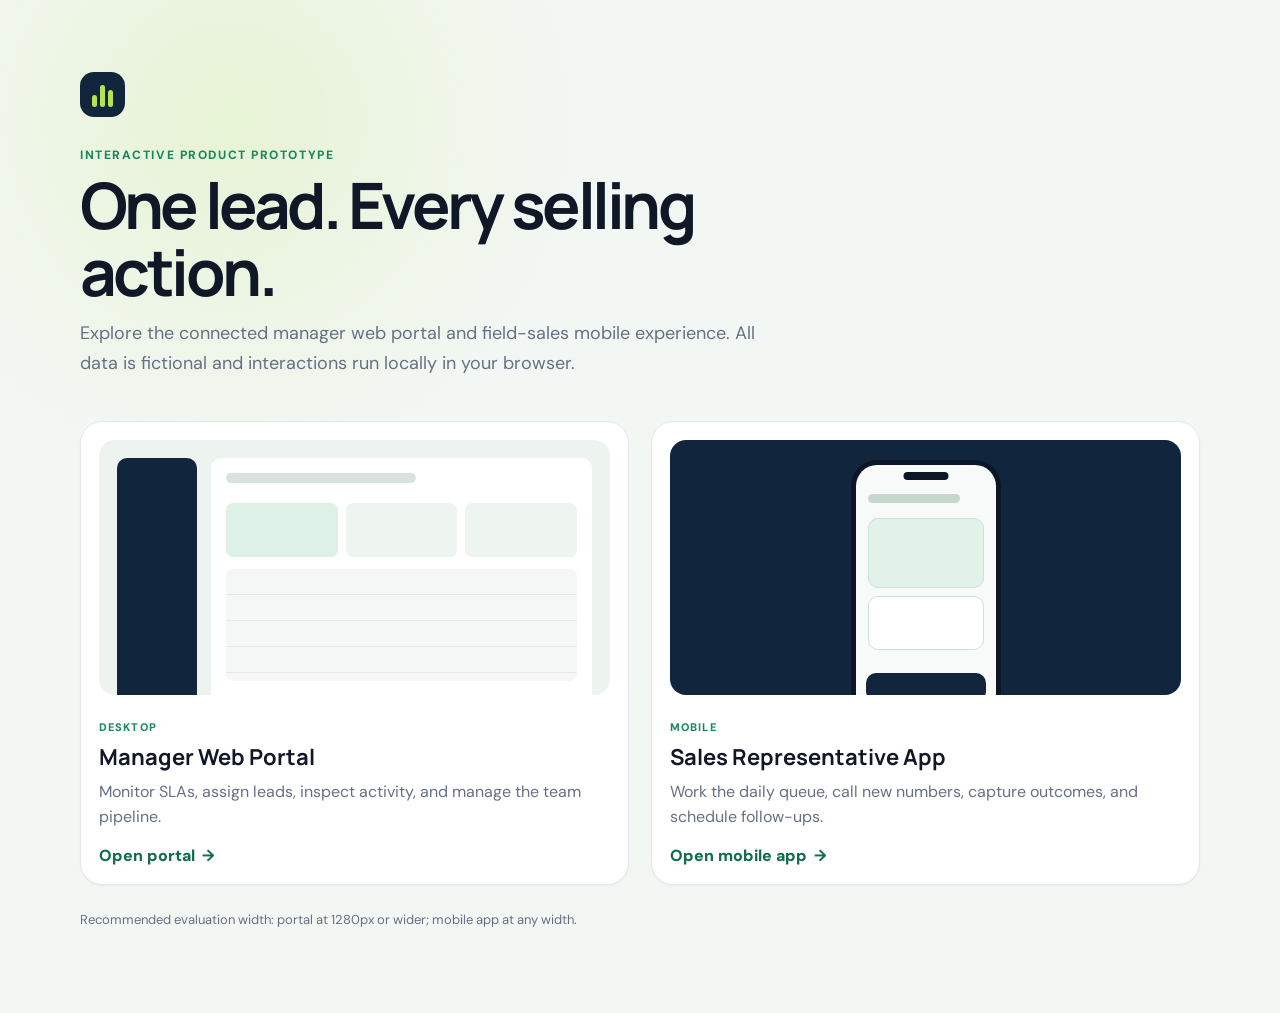
==== prototype/index.html @ 0f864997 "Initial Commit" ====
<!doctype html>
<html lang="en">
  <head>
    <meta charset="UTF-8" />
    <meta name="viewport" content="width=device-width, initial-scale=1.0" />
    <meta
      name="description"
      content="Surya Sai Solar sales automation interactive prototype"
    />
    <title>Surya Sai Sales Automation Prototype</title>
    <link rel="stylesheet" href="styles.css" />
  </head>
  <body class="prototype-launcher">
    <main class="launcher-shell">
      <div class="brand-mark" aria-hidden="true">
        <span></span>
        <span></span>
        <span></span>
      </div>
      <p class="eyebrow">Interactive product prototype</p>
      <h1>One lead. Every selling action.</h1>
      <p class="launcher-intro">
        Explore the connected manager web portal and field-sales mobile
        experience. All data is fictional and interactions run locally in your
        browser.
      </p>

      <section class="prototype-grid" aria-label="Choose a prototype">
        <a class="prototype-card" href="web-portal.html">
          <div class="prototype-preview web-preview" aria-hidden="true">
            <div class="preview-sidebar"></div>
            <div class="preview-main">
              <div class="preview-line wide"></div>
              <div class="preview-metrics">
                <i></i><i></i><i></i>
              </div>
              <div class="preview-table"></div>
            </div>
          </div>
          <div>
            <span class="prototype-type">Desktop</span>
            <h2>Manager Web Portal</h2>
            <p>
              Monitor SLAs, assign leads, inspect activity, and manage the team
              pipeline.
            </p>
            <span class="text-link">Open portal <b>→</b></span>
          </div>
        </a>

        <a class="prototype-card" href="mobile-app.html">
          <div class="prototype-preview mobile-preview" aria-hidden="true">
            <div class="preview-phone">
              <div class="preview-notch"></div>
              <div class="preview-mobile-header"></div>
              <div class="preview-mobile-card"></div>
              <div class="preview-mobile-card short"></div>
              <div class="preview-mobile-nav"></div>
            </div>
          </div>
          <div>
            <span class="prototype-type">Mobile</span>
            <h2>Sales Representative App</h2>
            <p>
              Work the daily queue, call new numbers, capture outcomes, and
              schedule follow-ups.
            </p>
            <span class="text-link">Open mobile app <b>→</b></span>
          </div>
        </a>
      </section>

      <p class="launcher-note">
        Recommended evaluation width: portal at 1280px or wider; mobile app at
        any width.
      </p>
    </main>
  </body>
</html>
---- prototype/styles.css ----
@import url("https://fonts.googleapis.com/css2?family=DM+Sans:wght@400;500;600;700&family=Manrope:wght@600;700;800&display=swap");

:root {
  --ink: #101828;
  --ink-soft: #344054;
  --muted: #667085;
  --border: #e4e7ec;
  --border-strong: #d0d5dd;
  --surface: #ffffff;
  --surface-soft: #f8faf9;
  --canvas: #f3f7f4;
  --navy: #11263d;
  --navy-soft: #1d3956;
  --green: #16895c;
  --green-dark: #0f6c48;
  --green-soft: #e9f7f0;
  --lime: #b6e354;
  --blue: #2e75b6;
  --blue-soft: #eaf3fb;
  --amber: #e29418;
  --amber-soft: #fff6e7;
  --red: #d14848;
  --red-soft: #fff0ef;
  --purple: #7556a8;
  --purple-soft: #f3effa;
  --shadow-sm: 0 1px 2px rgba(16, 24, 40, 0.05);
  --shadow-md: 0 14px 35px rgba(17, 38, 61, 0.1);
  --radius-sm: 9px;
  --radius: 14px;
  --radius-lg: 22px;
  --font-body: "DM Sans", Inter, ui-sans-serif, system-ui, sans-serif;
  --font-display: Manrope, "DM Sans", ui-sans-serif, system-ui, sans-serif;
}

* {
  box-sizing: border-box;
}

html {
  color-scheme: light;
  font-family: var(--font-body);
  background: var(--canvas);
  color: var(--ink);
}

body {
  margin: 0;
  min-height: 100vh;
}

button,
input,
select,
textarea {
  font: inherit;
}

button,
a,
select {
  -webkit-tap-highlight-color: transparent;
}

button,
a[href],
select {
  cursor: pointer;
}

button:focus-visible,
a:focus-visible,
input:focus-visible,
select:focus-visible,
textarea:focus-visible {
  outline: 3px solid rgba(46, 117, 182, 0.3);
  outline-offset: 2px;
}

h1,
h2,
h3,
h4,
p {
  margin-top: 0;
}

h1,
h2,
h3,
h4 {
  font-family: var(--font-display);
  color: var(--ink);
}

.icon {
  width: 19px;
  height: 19px;
  display: inline-block;
  flex: 0 0 auto;
  stroke: currentColor;
  stroke-width: 1.8;
  fill: none;
  stroke-linecap: round;
  stroke-linejoin: round;
}

.icon-sm {
  width: 16px;
  height: 16px;
}

.muted {
  color: var(--muted);
}

.sr-only {
  position: absolute;
  width: 1px;
  height: 1px;
  padding: 0;
  margin: -1px;
  overflow: hidden;
  clip: rect(0, 0, 0, 0);
  white-space: nowrap;
  border: 0;
}

.btn {
  min-height: 40px;
  padding: 9px 15px;
  border: 1px solid transparent;
  border-radius: 10px;
  display: inline-flex;
  align-items: center;
  justify-content: center;
  gap: 8px;
  font-weight: 700;
  font-size: 14px;
  transition:
    transform 150ms ease,
    background 150ms ease,
    border-color 150ms ease;
}

.btn:hover {
  transform: translateY(-1px);
}

.btn-primary {
  color: #fff;
  background: var(--green);
}

.btn-primary:hover {
  background: var(--green-dark);
}

.btn-secondary {
  color: var(--ink-soft);
  background: var(--surface);
  border-color: var(--border-strong);
}

.btn-secondary:hover {
  border-color: var(--ink-soft);
}

.btn-dark {
  color: #fff;
  background: var(--navy);
}

.btn-ghost {
  color: var(--ink-soft);
  background: transparent;
}

.btn-danger-ghost {
  color: var(--red);
  background: var(--red-soft);
}

.btn-icon {
  width: 40px;
  height: 40px;
  padding: 0;
  border: 1px solid var(--border);
  border-radius: 11px;
  background: var(--surface);
  color: var(--ink-soft);
  display: inline-grid;
  place-items: center;
}

.badge {
  display: inline-flex;
  align-items: center;
  gap: 5px;
  border-radius: 999px;
  padding: 4px 9px;
  font-size: 11px;
  line-height: 1.2;
  font-weight: 800;
  letter-spacing: 0.01em;
  white-space: nowrap;
}

.badge::before {
  content: "";
  width: 6px;
  height: 6px;
  border-radius: 50%;
  background: currentColor;
  opacity: 0.75;
}

.badge-new,
.badge-qualified,
.badge-success {
  color: var(--green-dark);
  background: var(--green-soft);
}

.badge-due,
.badge-warning {
  color: #9a5d08;
  background: var(--amber-soft);
}

.badge-overdue,
.badge-lost {
  color: #a73535;
  background: var(--red-soft);
}

.badge-contacted,
.badge-info {
  color: #255f94;
  background: var(--blue-soft);
}

.badge-quote {
  color: #654691;
  background: var(--purple-soft);
}

.badge-neutral {
  color: var(--muted);
  background: #f2f4f7;
}

.avatar {
  width: 36px;
  height: 36px;
  border-radius: 50%;
  display: inline-grid;
  place-items: center;
  flex: 0 0 auto;
  color: var(--navy);
  background: #d9ece2;
  font-size: 12px;
  font-weight: 800;
}

.avatar.blue {
  background: #dbeaf6;
  color: #255f94;
}

.avatar.amber {
  background: #f7e7c8;
  color: #8a570d;
}

.avatar.purple {
  background: #e9e2f3;
  color: #654691;
}

.avatar.large {
  width: 52px;
  height: 52px;
  font-size: 16px;
}

.eyebrow {
  margin-bottom: 8px;
  color: var(--green);
  text-transform: uppercase;
  letter-spacing: 0.13em;
  font-weight: 800;
  font-size: 12px;
}

/* Launcher */

.prototype-launcher {
  background:
    radial-gradient(circle at 18% 12%, rgba(182, 227, 84, 0.2), transparent 25%),
    var(--canvas);
}

.launcher-shell {
  width: min(1120px, calc(100% - 40px));
  margin: 0 auto;
  padding: 72px 0;
}

.brand-mark {
  width: 45px;
  height: 45px;
  margin-bottom: 30px;
  border-radius: 14px;
  background: var(--navy);
  display: flex;
  align-items: flex-end;
  justify-content: center;
  gap: 3px;
  padding: 10px;
}

.brand-mark span {
  width: 5px;
  border-radius: 3px;
  background: var(--lime);
}

.brand-mark span:nth-child(1) {
  height: 12px;
}

.brand-mark span:nth-child(2) {
  height: 22px;
}

.brand-mark span:nth-child(3) {
  height: 17px;
}

.launcher-shell > h1 {
  max-width: 740px;
  margin-bottom: 14px;
  font-size: clamp(38px, 6vw, 64px);
  line-height: 1.05;
  letter-spacing: -0.055em;
}

.launcher-intro {
  max-width: 690px;
  margin-bottom: 42px;
  color: var(--muted);
  font-size: 18px;
  line-height: 1.65;
}

.prototype-grid {
  display: grid;
  grid-template-columns: 1fr 1fr;
  gap: 22px;
}

.prototype-card {
  min-width: 0;
  padding: 18px;
  color: inherit;
  text-decoration: none;
  background: var(--surface);
  border: 1px solid var(--border);
  border-radius: var(--radius-lg);
  box-shadow: var(--shadow-sm);
  transition:
    transform 180ms ease,
    box-shadow 180ms ease,
    border-color 180ms ease;
}

.prototype-card:hover {
  transform: translateY(-4px);
  border-color: #b8c6bd;
  box-shadow: var(--shadow-md);
}

.prototype-card h2 {
  margin: 6px 0 8px;
  font-size: 22px;
}

.prototype-card p {
  min-height: 48px;
  color: var(--muted);
  line-height: 1.55;
}

.prototype-type {
  color: var(--green);
  font-size: 11px;
  font-weight: 800;
  text-transform: uppercase;
  letter-spacing: 0.1em;
}

.text-link {
  display: inline-flex;
  align-items: center;
  gap: 7px;
  color: var(--green-dark);
  font-weight: 800;
}

.prototype-preview {
  height: 255px;
  margin-bottom: 20px;
  overflow: hidden;
  border-radius: 16px;
  background: #edf3ef;
}

.web-preview {
  display: grid;
  grid-template-columns: 80px 1fr;
  padding: 18px 18px 0;
  gap: 14px;
}

.preview-sidebar {
  border-radius: 10px 10px 0 0;
  background: var(--navy);
}

.preview-main {
  padding: 15px;
  border-radius: 10px 10px 0 0;
  background: #fff;
}

.preview-line {
  height: 10px;
  width: 40%;
  margin-bottom: 20px;
  border-radius: 999px;
  background: #d9e3dd;
}

.preview-line.wide {
  width: 54%;
}

.preview-metrics {
  display: grid;
  grid-template-columns: repeat(3, 1fr);
  gap: 8px;
}

.preview-metrics i {
  height: 54px;
  border-radius: 7px;
  background: #eef5f0;
}

.preview-metrics i:first-child {
  background: #def1e7;
}

.preview-table {
  height: 112px;
  margin-top: 12px;
  border-radius: 7px;
  background:
    repeating-linear-gradient(
      to bottom,
      #f4f7f5 0,
      #f4f7f5 25px,
      #e3eae6 25px,
      #e3eae6 26px
    );
}

.mobile-preview {
  display: grid;
  place-items: center;
  padding-top: 20px;
  background: var(--navy);
}

.preview-phone {
  position: relative;
  width: 150px;
  height: 250px;
  padding: 24px 12px 10px;
  border: 5px solid #0b1726;
  border-bottom: 0;
  border-radius: 26px 26px 0 0;
  background: #f8faf9;
}

.preview-notch {
  position: absolute;
  top: 7px;
  left: 50%;
  width: 45px;
  height: 8px;
  transform: translateX(-50%);
  border-radius: 999px;
  background: #0b1726;
}

.preview-mobile-header {
  width: 80%;
  height: 9px;
  margin: 5px 0 15px;
  border-radius: 999px;
  background: #c8d7cd;
}

.preview-mobile-card {
  height: 70px;
  margin-bottom: 8px;
  border-radius: 10px;
  background: #e2f2e9;
  border: 1px solid #cae3d5;
}

.preview-mobile-card.short {
  height: 54px;
  background: #fff;
}

.preview-mobile-nav {
  position: absolute;
  right: 10px;
  bottom: 9px;
  left: 10px;
  height: 28px;
  border-radius: 10px;
  background: var(--navy);
}

.launcher-note {
  margin-top: 26px;
  color: var(--muted);
  font-size: 13px;
}

/* Web portal shell */

.web-app {
  min-width: 1080px;
  background: var(--canvas);
}

.web-shell {
  min-height: 100vh;
  display: grid;
  grid-template-columns: 244px minmax(0, 1fr);
}

.web-sidebar {
  position: fixed;
  inset: 0 auto 0 0;
  width: 244px;
  z-index: 10;
  padding: 24px 16px;
  color: #d7e0e8;
  background: var(--navy);
  display: flex;
  flex-direction: column;
}

.web-brand {
  height: 46px;
  display: flex;
  align-items: center;
  gap: 11px;
  padding: 0 8px;
  color: #fff;
  text-decoration: none;
}

.web-brand-symbol {
  width: 32px;
  height: 32px;
  border-radius: 10px;
  display: grid;
  place-items: center;
  background: var(--lime);
  color: var(--navy);
  font-weight: 900;
}

.web-brand strong {
  display: block;
  font-family: var(--font-display);
  font-size: 14px;
}

.web-brand small {
  display: block;
  margin-top: 1px;
  color: #9eb0c2;
  font-size: 10px;
  letter-spacing: 0.08em;
  text-transform: uppercase;
}

.workspace-switch {
  width: 100%;
  margin: 24px 0;
  padding: 10px 11px;
  color: #fff;
  text-align: left;
  border: 1px solid rgba(255, 255, 255, 0.12);
  border-radius: 11px;
  background: rgba(255, 255, 255, 0.06);
  display: flex;
  align-items: center;
  gap: 9px;
}

.workspace-switch span {
  min-width: 0;
  flex: 1;
}

.workspace-switch small {
  display: block;
  margin-bottom: 2px;
  color: #9eb0c2;
  font-size: 10px;
}

.workspace-switch b {
  display: block;
  overflow: hidden;
  font-size: 12px;
  text-overflow: ellipsis;
  white-space: nowrap;
}

.web-nav {
  display: grid;
  gap: 4px;
}

.nav-label {
  margin: 17px 10px 7px;
  color: #7f95a9;
  font-size: 10px;
  font-weight: 800;
  letter-spacing: 0.12em;
  text-transform: uppercase;
}

.nav-item {
  width: 100%;
  height: 42px;
  padding: 0 11px;
  color: #b9c7d3;
  text-decoration: none;
  border: 0;
  border-radius: 10px;
  background: transparent;
  display: flex;
  align-items: center;
  gap: 11px;
  font-weight: 600;
  font-size: 13px;
}

.nav-item:hover,
.nav-item.active {
  color: #fff;
  background: rgba(255, 255, 255, 0.08);
}

.nav-item.active {
  box-shadow: inset 3px 0 0 var(--lime);
}

.nav-count {
  min-width: 23px;
  height: 20px;
  margin-left: auto;
  padding: 0 7px;
  border-radius: 999px;
  color: var(--navy);
  background: var(--lime);
  display: grid;
  place-items: center;
  font-size: 10px;
  font-weight: 900;
}

.sidebar-profile {
  margin-top: auto;
  padding: 13px 9px 0;
  border-top: 1px solid rgba(255, 255, 255, 0.1);
  display: flex;
  align-items: center;
  gap: 10px;
}

.sidebar-profile .avatar {
  color: var(--navy);
  background: var(--lime);
}

.sidebar-profile strong {
  display: block;
  color: #fff;
  font-size: 12px;
}

.sidebar-profile small {
  color: #8da1b3;
  font-size: 10px;
}

.web-main {
  grid-column: 2;
  min-width: 0;
}

.web-topbar {
  position: sticky;
  top: 0;
  z-index: 8;
  height: 68px;
  padding: 0 28px;
  background: rgba(255, 255, 255, 0.94);
  border-bottom: 1px solid var(--border);
  backdrop-filter: blur(14px);
  display: flex;
  align-items: center;
  gap: 18px;
}

.global-search {
  width: min(440px, 45vw);
  height: 40px;
  padding: 0 14px;
  color: var(--muted);
  border: 1px solid var(--border);
  border-radius: 11px;
  background: var(--surface-soft);
  display: flex;
  align-items: center;
  gap: 9px;
}

.global-search input {
  width: 100%;
  min-width: 0;
  color: var(--ink);
  border: 0;
  outline: 0;
  background: transparent;
  font-size: 13px;
}

.topbar-spacer {
  flex: 1;
}

.topbar-actions {
  display: flex;
  align-items: center;
  gap: 8px;
}

.notification-dot {
  position: relative;
}

.notification-dot::after {
  content: "";
  position: absolute;
  top: 7px;
  right: 7px;
  width: 7px;
  height: 7px;
  border: 2px solid #fff;
  border-radius: 50%;
  background: var(--red);
}

.web-content {
  padding: 30px 28px 45px;
}

.view {
  display: none;
}

.view.active {
  display: block;
  animation: fade-in 180ms ease;
}

@keyframes fade-in {
  from {
    opacity: 0;
    transform: translateY(3px);
  }
  to {
    opacity: 1;
    transform: none;
  }
}

.page-heading {
  margin-bottom: 24px;
  display: flex;
  align-items: flex-start;
  justify-content: space-between;
  gap: 20px;
}

.page-heading h1 {
  margin-bottom: 6px;
  font-size: 27px;
  letter-spacing: -0.035em;
}

.page-heading p {
  margin-bottom: 0;
  color: var(--muted);
  font-size: 14px;
}

.page-actions {
  display: flex;
  gap: 9px;
}

.metric-grid {
  display: grid;
  grid-template-columns: repeat(4, minmax(0, 1fr));
  gap: 14px;
  margin-bottom: 18px;
}

.metric-card {
  position: relative;
  padding: 18px;
  overflow: hidden;
  background: var(--surface);
  border: 1px solid var(--border);
  border-radius: var(--radius);
  box-shadow: var(--shadow-sm);
}

.metric-card::after {
  content: "";
  position: absolute;
  top: 0;
  right: 0;
  width: 70px;
  height: 70px;
  border-radius: 0 0 0 70px;
  background: var(--green-soft);
  opacity: 0.6;
}

.metric-card.warning::after {
  background: var(--amber-soft);
}

.metric-card.danger::after {
  background: var(--red-soft);
}

.metric-card.blue::after {
  background: var(--blue-soft);
}

.metric-label {
  margin-bottom: 14px;
  color: var(--muted);
  font-size: 12px;
  font-weight: 700;
}

.metric-value {
  margin-right: 7px;
  font-family: var(--font-display);
  font-size: 28px;
  letter-spacing: -0.04em;
}

.metric-delta {
  color: var(--green);
  font-size: 11px;
  font-weight: 800;
}

.metric-delta.down {
  color: var(--red);
}

.dashboard-grid {
  display: grid;
  grid-template-columns: minmax(0, 1.45fr) minmax(280px, 0.65fr);
  gap: 16px;
}

.panel {
  min-width: 0;
  background: var(--surface);
  border: 1px solid var(--border);
  border-radius: var(--radius);
  box-shadow: var(--shadow-sm);
}

.panel-header {
  min-height: 60px;
  padding: 15px 18px;
  border-bottom: 1px solid var(--border);
  display: flex;
  align-items: center;
  justify-content: space-between;
  gap: 12px;
}

.panel-header h2 {
  margin: 0;
  font-size: 15px;
}

.panel-header p {
  margin: 4px 0 0;
  color: var(--muted);
  font-size: 11px;
}

.panel-body {
  padding: 18px;
}

.priority-list {
  display: grid;
}

.priority-row {
  width: 100%;
  padding: 14px 18px;
  text-align: left;
  border: 0;
  border-bottom: 1px solid var(--border);
  background: #fff;
  display: grid;
  grid-template-columns: minmax(190px, 1.35fr) minmax(120px, 0.8fr) 100px 90px;
  align-items: center;
  gap: 14px;
}

.priority-row:last-child {
  border-bottom: 0;
}

.priority-row:hover {
  background: var(--surface-soft);
}

.person-cell {
  min-width: 0;
  display: flex;
  align-items: center;
  gap: 10px;
}

.person-cell div {
  min-width: 0;
}

.person-cell strong {
  display: block;
  overflow: hidden;
  font-size: 13px;
  text-overflow: ellipsis;
  white-space: nowrap;
}

.person-cell span {
  color: var(--muted);
  font-size: 11px;
}

.priority-meta strong,
.priority-time strong {
  display: block;
  font-size: 12px;
}

.priority-meta span,
.priority-time span {
  display: block;
  margin-top: 3px;
  color: var(--muted);
  font-size: 10px;
}

.channel-icon {
  width: 30px;
  height: 30px;
  border-radius: 9px;
  color: var(--green-dark);
  background: var(--green-soft);
  display: grid;
  place-items: center;
}

.funnel {
  display: grid;
  gap: 12px;
}

.funnel-row {
  display: grid;
  grid-template-columns: 100px 1fr 35px;
  align-items: center;
  gap: 9px;
  font-size: 11px;
}

.funnel-track {
  height: 9px;
  overflow: hidden;
  border-radius: 99px;
  background: #eef1ef;
}

.funnel-fill {
  height: 100%;
  border-radius: inherit;
  background: var(--green);
}

.funnel-row:nth-child(2) .funnel-fill {
  background: var(--blue);
}

.funnel-row:nth-child(3) .funnel-fill {
  background: var(--purple);
}

.funnel-row:nth-child(4) .funnel-fill {
  background: var(--amber);
}

.funnel-row:nth-child(5) .funnel-fill {
  background: var(--navy-soft);
}

.activity-feed {
  margin-top: 16px;
  padding-top: 16px;
  border-top: 1px solid var(--border);
}

.feed-item {
  position: relative;
  padding: 0 0 16px 25px;
  color: var(--ink-soft);
  font-size: 11px;
  line-height: 1.45;
}

.feed-item::before {
  content: "";
  position: absolute;
  top: 3px;
  left: 3px;
  width: 8px;
  height: 8px;
  border: 3px solid #dff0e6;
  border-radius: 50%;
  background: var(--green);
}

.feed-item::after {
  content: "";
  position: absolute;
  top: 18px;
  bottom: 2px;
  left: 9px;
  width: 1px;
  background: var(--border);
}

.feed-item:last-child::after {
  display: none;
}

.feed-item time {
  display: block;
  margin-top: 3px;
  color: var(--muted);
  font-size: 9px;
}

.filter-bar {
  margin-bottom: 14px;
  padding: 11px;
  background: #fff;
  border: 1px solid var(--border);
  border-radius: var(--radius);
  display: flex;
  align-items: center;
  gap: 9px;
}

.filter-search {
  min-width: 230px;
  height: 38px;
  padding: 0 12px;
  border: 1px solid var(--border);
  border-radius: 9px;
  display: flex;
  align-items: center;
  gap: 8px;
}

.filter-search input {
  width: 100%;
  border: 0;
  outline: 0;
  background: transparent;
  font-size: 12px;
}

.filter-select {
  height: 38px;
  padding: 0 30px 0 11px;
  color: var(--ink-soft);
  border: 1px solid var(--border);
  border-radius: 9px;
  background: #fff;
  font-size: 12px;
  font-weight: 700;
}

.filter-results {
  margin-left: auto;
  color: var(--muted);
  font-size: 11px;
}

.lead-table-wrap {
  overflow: hidden;
  background: #fff;
  border: 1px solid var(--border);
  border-radius: var(--radius);
}

.lead-table {
  width: 100%;
  border-collapse: collapse;
}

.lead-table th {
  padding: 12px 14px;
  color: var(--muted);
  text-align: left;
  background: var(--surface-soft);
  border-bottom: 1px solid var(--border);
  font-size: 10px;
  letter-spacing: 0.06em;
  text-transform: uppercase;
}

.lead-table td {
  padding: 13px 14px;
  border-bottom: 1px solid var(--border);
  vertical-align: middle;
  font-size: 12px;
}

.lead-table tr:last-child td {
  border-bottom: 0;
}

.lead-table tbody tr {
  transition: background 120ms ease;
}

.lead-table tbody tr:hover {
  background: var(--surface-soft);
}

.lead-table tbody tr.hidden {
  display: none;
}

.lead-name-button {
  padding: 0;
  text-align: left;
  color: var(--ink);
  border: 0;
  background: transparent;
  font-weight: 800;
}

.lead-name-button:hover {
  color: var(--green-dark);
}

.phone-text {
  display: block;
  margin-top: 3px;
  color: var(--muted);
  font-size: 10px;
}

.owner-cell {
  display: flex;
  align-items: center;
  gap: 7px;
}

.owner-cell .avatar {
  width: 27px;
  height: 27px;
  font-size: 9px;
}

.table-action {
  width: 30px;
  height: 30px;
  color: var(--muted);
  border: 0;
  border-radius: 8px;
  background: transparent;
  display: grid;
  place-items: center;
}

.table-action:hover {
  color: var(--ink);
  background: #eef2ef;
}

.kanban {
  display: grid;
  grid-template-columns: repeat(4, minmax(220px, 1fr));
  gap: 13px;
  overflow-x: auto;
  padding-bottom: 10px;
}

.kanban-column {
  min-height: 530px;
  padding: 11px;
  border: 1px solid var(--border);
  border-radius: var(--radius);
  background: #eef3f0;
}

.kanban-heading {
  margin-bottom: 11px;
  padding: 3px 4px;
  display: flex;
  align-items: center;
  justify-content: space-between;
}

.kanban-heading strong {
  font-size: 12px;
}

.kanban-heading span {
  min-width: 22px;
  height: 22px;
  padding: 0 7px;
  border-radius: 99px;
  background: #fff;
  display: grid;
  place-items: center;
  font-size: 10px;
  font-weight: 800;
}

.kanban-card {
  margin-bottom: 9px;
  padding: 13px;
  border: 1px solid var(--border);
  border-radius: 11px;
  background: #fff;
  box-shadow: var(--shadow-sm);
}

.kanban-card button {
  width: 100%;
  padding: 0;
  text-align: left;
  border: 0;
  background: transparent;
}

.kanban-card h3 {
  margin: 8px 0 5px;
  font-size: 13px;
}

.kanban-card p {
  margin-bottom: 11px;
  color: var(--muted);
  font-size: 10px;
}

.kanban-footer {
  display: flex;
  align-items: center;
  justify-content: space-between;
  color: var(--muted);
  font-size: 9px;
}

.kanban-footer .avatar {
  width: 25px;
  height: 25px;
  font-size: 8px;
}

.team-grid {
  display: grid;
  grid-template-columns: repeat(3, minmax(0, 1fr));
  gap: 14px;
}

.rep-card {
  padding: 17px;
}

.rep-head {
  display: flex;
  align-items: center;
  gap: 11px;
}

.rep-head h3 {
  margin: 0 0 3px;
  font-size: 14px;
}

.rep-head p {
  margin: 0;
  color: var(--muted);
  font-size: 10px;
}

.rep-stats {
  margin-top: 15px;
  padding-top: 14px;
  border-top: 1px solid var(--border);
  display: grid;
  grid-template-columns: repeat(3, 1fr);
  gap: 8px;
}

.rep-stats strong {
  display: block;
  font-family: var(--font-display);
  font-size: 17px;
}

.rep-stats span {
  color: var(--muted);
  font-size: 9px;
}

.progress {
  height: 7px;
  margin-top: 13px;
  overflow: hidden;
  border-radius: 99px;
  background: #edf1ee;
}

.progress span {
  display: block;
  height: 100%;
  border-radius: inherit;
  background: var(--green);
}

.empty-search {
  display: none;
  padding: 55px 20px;
  text-align: center;
  color: var(--muted);
  background: #fff;
  border: 1px solid var(--border);
  border-radius: var(--radius);
}

.empty-search.visible {
  display: block;
}

/* Drawer and modal */

.overlay {
  position: fixed;
  inset: 0;
  z-index: 30;
  visibility: hidden;
  opacity: 0;
  background: rgba(11, 23, 38, 0.42);
  transition:
    opacity 180ms ease,
    visibility 180ms ease;
}

.overlay.open {
  visibility: visible;
  opacity: 1;
}

.lead-drawer {
  position: fixed;
  inset: 0 0 0 auto;
  z-index: 31;
  width: min(580px, 92vw);
  overflow-y: auto;
  transform: translateX(100%);
  background: #fff;
  box-shadow: -20px 0 50px rgba(11, 23, 38, 0.18);
  transition: transform 220ms ease;
}

.lead-drawer.open {
  transform: translateX(0);
}

.drawer-top {
  position: sticky;
  top: 0;
  z-index: 2;
  height: 66px;
  padding: 0 21px;
  background: rgba(255, 255, 255, 0.96);
  border-bottom: 1px solid var(--border);
  backdrop-filter: blur(12px);
  display: flex;
  align-items: center;
  justify-content: space-between;
}

.drawer-content {
  padding: 22px;
}

.lead-identity {
  display: flex;
  align-items: center;
  gap: 13px;
}

.lead-identity h2 {
  margin: 0 0 3px;
  font-size: 21px;
}

.lead-identity p {
  margin: 0;
  color: var(--muted);
  font-size: 12px;
}

.drawer-actions {
  margin: 20px 0;
  display: grid;
  grid-template-columns: repeat(4, 1fr);
  gap: 8px;
}

.quick-action {
  min-height: 66px;
  padding: 8px;
  color: var(--ink-soft);
  border: 1px solid var(--border);
  border-radius: 11px;
  background: #fff;
  display: grid;
  place-items: center;
  gap: 5px;
  font-size: 10px;
  font-weight: 800;
}

.quick-action:hover {
  color: var(--green-dark);
  border-color: #a9cbb8;
  background: var(--green-soft);
}

.info-grid {
  display: grid;
  grid-template-columns: repeat(2, 1fr);
  gap: 10px;
}

.info-cell {
  padding: 11px;
  border-radius: 10px;
  background: var(--surface-soft);
}

.info-cell span {
  display: block;
  margin-bottom: 3px;
  color: var(--muted);
  font-size: 9px;
  text-transform: uppercase;
  letter-spacing: 0.06em;
}

.info-cell strong {
  font-size: 12px;
}

.drawer-section {
  margin-top: 23px;
}

.drawer-section-head {
  margin-bottom: 12px;
  display: flex;
  align-items: center;
  justify-content: space-between;
}

.drawer-section h3 {
  margin: 0;
  font-size: 14px;
}

.timeline {
  display: grid;
}

.timeline-item {
  position: relative;
  padding: 0 0 20px 31px;
}

.timeline-item::before {
  content: "";
  position: absolute;
  top: 2px;
  left: 4px;
  width: 10px;
  height: 10px;
  border: 4px solid var(--green-soft);
  border-radius: 50%;
  background: var(--green);
}

.timeline-item::after {
  content: "";
  position: absolute;
  top: 20px;
  bottom: 0;
  left: 12px;
  width: 1px;
  background: var(--border);
}

.timeline-item:last-child::after {
  display: none;
}

.timeline-item strong {
  display: block;
  font-size: 12px;
}

.timeline-item p {
  margin: 4px 0;
  color: var(--ink-soft);
  font-size: 11px;
  line-height: 1.5;
}

.timeline-item time {
  color: var(--muted);
  font-size: 9px;
}

.modal {
  position: fixed;
  top: 50%;
  left: 50%;
  z-index: 41;
  width: min(480px, calc(100vw - 32px));
  max-height: 90vh;
  overflow-y: auto;
  visibility: hidden;
  opacity: 0;
  transform: translate(-50%, -47%) scale(0.98);
  background: #fff;
  border-radius: 18px;
  box-shadow: 0 30px 70px rgba(11, 23, 38, 0.25);
  transition:
    opacity 160ms ease,
    transform 160ms ease,
    visibility 160ms ease;
}

.modal.open {
  visibility: visible;
  opacity: 1;
  transform: translate(-50%, -50%) scale(1);
}

.modal-head {
  padding: 19px 20px 14px;
  border-bottom: 1px solid var(--border);
  display: flex;
  align-items: flex-start;
  justify-content: space-between;
  gap: 12px;
}

.modal-head h2 {
  margin: 0 0 4px;
  font-size: 18px;
}

.modal-head p {
  margin: 0;
  color: var(--muted);
  font-size: 11px;
}

.modal-body {
  padding: 19px 20px;
}

.form-grid {
  display: grid;
  grid-template-columns: 1fr 1fr;
  gap: 13px;
}

.form-field {
  display: grid;
  gap: 6px;
}

.form-field.full {
  grid-column: 1 / -1;
}

.form-field label {
  color: var(--ink-soft);
  font-size: 11px;
  font-weight: 800;
}

.form-field input,
.form-field select,
.form-field textarea {
  width: 100%;
  padding: 10px 11px;
  color: var(--ink);
  border: 1px solid var(--border-strong);
  border-radius: 9px;
  outline: 0;
  background: #fff;
  font-size: 12px;
}

.form-field textarea {
  min-height: 82px;
  resize: vertical;
}

.form-field small {
  color: var(--muted);
  font-size: 9px;
}

.modal-actions {
  padding: 14px 20px 20px;
  display: flex;
  justify-content: flex-end;
  gap: 8px;
}

.toast-stack {
  position: fixed;
  top: 82px;
  right: 20px;
  z-index: 60;
  display: grid;
  gap: 8px;
}

.toast {
  min-width: 280px;
  max-width: 380px;
  padding: 13px 15px;
  color: #fff;
  border-radius: 11px;
  background: var(--navy);
  box-shadow: var(--shadow-md);
  display: flex;
  align-items: center;
  gap: 10px;
  animation: toast-in 200ms ease;
  font-size: 12px;
  font-weight: 700;
}

@keyframes toast-in {
  from {
    opacity: 0;
    transform: translateY(-7px);
  }
}

/* Mobile prototype */

.mobile-page {
  min-height: 100vh;
  padding: 34px 20px;
  background:
    radial-gradient(circle at 85% 7%, rgba(182, 227, 84, 0.22), transparent 22%),
    var(--navy);
  display: grid;
  grid-template-columns: minmax(250px, 430px) minmax(360px, 430px);
  align-items: center;
  justify-content: center;
  gap: clamp(34px, 7vw, 100px);
}

.mobile-context {
  color: #d7e0e8;
}

.mobile-context .eyebrow {
  color: var(--lime);
}

.mobile-context h1 {
  margin-bottom: 15px;
  color: #fff;
  font-size: clamp(32px, 4vw, 50px);
  line-height: 1.08;
  letter-spacing: -0.05em;
}

.mobile-context > p:not(.eyebrow) {
  color: #adc0cf;
  line-height: 1.65;
}

.prototype-hints {
  margin-top: 28px;
  display: grid;
  gap: 11px;
}

.hint {
  display: flex;
  align-items: center;
  gap: 10px;
  color: #c8d4df;
  font-size: 13px;
}

.hint span {
  width: 27px;
  height: 27px;
  color: var(--navy);
  border-radius: 50%;
  background: var(--lime);
  display: grid;
  place-items: center;
  font-size: 11px;
  font-weight: 900;
}

.back-link {
  display: inline-flex;
  align-items: center;
  gap: 7px;
  margin-top: 28px;
  color: var(--lime);
  text-decoration: none;
  font-size: 13px;
  font-weight: 800;
}

.phone-shell {
  position: relative;
  width: min(100%, 390px);
  height: min(820px, calc(100vh - 38px));
  min-height: 680px;
  overflow: hidden;
  border: 7px solid #07121e;
  border-radius: 42px;
  background: var(--canvas);
  box-shadow: 0 30px 70px rgba(0, 0, 0, 0.35);
}

.phone-status {
  position: absolute;
  inset: 0 0 auto;
  z-index: 10;
  height: 31px;
  padding: 8px 21px 0;
  color: var(--ink);
  background: #fff;
  display: flex;
  justify-content: space-between;
  font-size: 10px;
  font-weight: 800;
}

.phone-island {
  position: absolute;
  top: 7px;
  left: 50%;
  z-index: 11;
  width: 92px;
  height: 22px;
  transform: translateX(-50%);
  border-radius: 99px;
  background: #07121e;
}

.mobile-app-content {
  position: absolute;
  inset: 31px 0 68px;
  overflow: hidden;
  background: var(--canvas);
}

.mobile-screen {
  position: absolute;
  inset: 0;
  overflow-y: auto;
  visibility: hidden;
  opacity: 0;
  transform: translateX(12px);
  transition:
    opacity 180ms ease,
    transform 180ms ease,
    visibility 180ms ease;
  scrollbar-width: none;
}

.mobile-screen::-webkit-scrollbar {
  display: none;
}

.mobile-screen.active {
  visibility: visible;
  opacity: 1;
  transform: none;
}

.mobile-header {
  padding: 19px 18px 13px;
  background: #fff;
  display: flex;
  align-items: center;
  justify-content: space-between;
  gap: 10px;
}

.mobile-header h1 {
  margin: 1px 0 0;
  font-size: 20px;
  letter-spacing: -0.04em;
}

.mobile-header p {
  margin: 0;
  color: var(--muted);
  font-size: 10px;
}

.mobile-header .btn-icon {
  width: 36px;
  height: 36px;
}

.mobile-workspace {
  padding: 11px 18px;
  color: #dce7ef;
  background: var(--navy);
  display: flex;
  align-items: center;
  justify-content: space-between;
  font-size: 10px;
}

.mobile-workspace strong {
  color: #fff;
  font-size: 11px;
}

.mobile-body {
  padding: 15px 15px 24px;
}

.mobile-summary {
  margin-bottom: 14px;
  display: grid;
  grid-template-columns: repeat(3, 1fr);
  gap: 8px;
}

.mobile-stat {
  padding: 11px 10px;
  border: 1px solid var(--border);
  border-radius: 11px;
  background: #fff;
}

.mobile-stat strong {
  display: block;
  margin-bottom: 3px;
  font-family: var(--font-display);
  font-size: 18px;
}

.mobile-stat span {
  color: var(--muted);
  font-size: 8px;
  font-weight: 700;
}

.mobile-section-title {
  margin: 16px 2px 9px;
  display: flex;
  align-items: center;
  justify-content: space-between;
}

.mobile-section-title h2 {
  margin: 0;
  font-size: 13px;
}

.mobile-section-title button {
  padding: 0;
  color: var(--green);
  border: 0;
  background: transparent;
  font-size: 9px;
  font-weight: 800;
}

.mobile-lead-card {
  width: 100%;
  margin-bottom: 9px;
  padding: 13px;
  text-align: left;
  border: 1px solid var(--border);
  border-radius: 13px;
  background: #fff;
  box-shadow: var(--shadow-sm);
}

.mobile-lead-card:active {
  transform: scale(0.992);
}

.mobile-lead-top {
  display: flex;
  align-items: flex-start;
  gap: 9px;
}

.mobile-lead-main {
  min-width: 0;
  flex: 1;
}

.mobile-lead-main h3 {
  margin: 0 0 3px;
  font-size: 12px;
}

.mobile-lead-main p {
  margin: 0;
  overflow: hidden;
  color: var(--muted);
  font-size: 9px;
  text-overflow: ellipsis;
  white-space: nowrap;
}

.mobile-lead-card .badge {
  padding: 3px 6px;
  font-size: 8px;
}

.mobile-lead-card .badge::before {
  width: 4px;
  height: 4px;
}

.mobile-lead-bottom {
  margin-top: 11px;
  padding-top: 9px;
  border-top: 1px solid var(--border);
  display: flex;
  align-items: center;
  justify-content: space-between;
  gap: 8px;
}

.next-action {
  display: flex;
  align-items: center;
  gap: 6px;
  color: var(--ink-soft);
  font-size: 8px;
  font-weight: 700;
}

.mobile-card-actions {
  display: flex;
  gap: 5px;
}

.mini-action {
  width: 28px;
  height: 28px;
  color: var(--green-dark);
  border: 0;
  border-radius: 8px;
  background: var(--green-soft);
  display: grid;
  place-items: center;
}

.mobile-bottom-nav {
  position: absolute;
  inset: auto 0 0;
  z-index: 12;
  height: 68px;
  padding: 8px 10px 12px;
  border-top: 1px solid var(--border);
  background: rgba(255, 255, 255, 0.97);
  backdrop-filter: blur(12px);
  display: grid;
  grid-template-columns: repeat(4, 1fr);
}

.mobile-nav-item {
  color: #8a959f;
  border: 0;
  background: transparent;
  display: grid;
  place-items: center;
  align-content: center;
  gap: 3px;
  font-size: 8px;
  font-weight: 800;
}

.mobile-nav-item.active {
  color: var(--green-dark);
}

.mobile-nav-item .icon-wrap {
  width: 31px;
  height: 26px;
  border-radius: 99px;
  display: grid;
  place-items: center;
}

.mobile-nav-item.active .icon-wrap {
  background: var(--green-soft);
}

.mobile-fab {
  position: absolute;
  right: 17px;
  bottom: 82px;
  z-index: 9;
  width: 50px;
  height: 50px;
  color: #fff;
  border: 0;
  border-radius: 17px;
  background: var(--green);
  box-shadow: 0 10px 25px rgba(22, 137, 92, 0.35);
  display: grid;
  place-items: center;
}

.mobile-search {
  height: 39px;
  margin-bottom: 11px;
  padding: 0 11px;
  border: 1px solid var(--border);
  border-radius: 11px;
  background: #fff;
  display: flex;
  align-items: center;
  gap: 8px;
}

.mobile-search input {
  width: 100%;
  border: 0;
  outline: 0;
  background: transparent;
  font-size: 10px;
}

.mobile-tabs {
  margin-bottom: 12px;
  padding: 3px;
  border-radius: 10px;
  background: #e7ece9;
  display: grid;
  grid-template-columns: repeat(3, 1fr);
  gap: 3px;
}

.mobile-tab {
  height: 30px;
  color: var(--muted);
  border: 0;
  border-radius: 8px;
  background: transparent;
  font-size: 9px;
  font-weight: 800;
}

.mobile-tab.active {
  color: var(--ink);
  background: #fff;
  box-shadow: var(--shadow-sm);
}

.mobile-back {
  width: 34px;
  height: 34px;
  padding: 0;
  border: 1px solid var(--border);
  border-radius: 10px;
  background: #fff;
  display: grid;
  place-items: center;
}

.mobile-lead-hero {
  padding: 17px;
  color: #dce7ef;
  background: var(--navy);
}

.mobile-lead-hero h2 {
  margin: 8px 0 4px;
  color: #fff;
  font-size: 20px;
}

.mobile-lead-hero p {
  margin-bottom: 12px;
  color: #aebfcd;
  font-size: 10px;
}

.hero-actions {
  display: grid;
  grid-template-columns: repeat(4, 1fr);
  gap: 7px;
}

.hero-action {
  min-height: 52px;
  padding: 6px;
  color: #d7e0e8;
  border: 1px solid rgba(255, 255, 255, 0.12);
  border-radius: 10px;
  background: rgba(255, 255, 255, 0.07);
  display: grid;
  place-items: center;
  gap: 3px;
  font-size: 8px;
  font-weight: 800;
}

.hero-action.primary {
  color: var(--navy);
  border-color: var(--lime);
  background: var(--lime);
}

.mobile-detail-section {
  margin-bottom: 10px;
  padding: 13px;
  border: 1px solid var(--border);
  border-radius: 12px;
  background: #fff;
}

.mobile-detail-section h3 {
  margin-bottom: 10px;
  font-size: 11px;
}

.mobile-info-grid {
  display: grid;
  grid-template-columns: 1fr 1fr;
  gap: 9px;
}

.mobile-info-grid span {
  display: block;
  margin-bottom: 2px;
  color: var(--muted);
  font-size: 8px;
}

.mobile-info-grid strong {
  font-size: 10px;
}

.mobile-timeline-item {
  position: relative;
  padding: 0 0 14px 22px;
}

.mobile-timeline-item::before {
  content: "";
  position: absolute;
  top: 2px;
  left: 1px;
  width: 7px;
  height: 7px;
  border: 3px solid var(--green-soft);
  border-radius: 50%;
  background: var(--green);
}

.mobile-timeline-item::after {
  content: "";
  position: absolute;
  top: 15px;
  bottom: 0;
  left: 6px;
  width: 1px;
  background: var(--border);
}

.mobile-timeline-item:last-child::after {
  display: none;
}

.mobile-timeline-item strong {
  display: block;
  font-size: 9px;
}

.mobile-timeline-item p {
  margin: 3px 0;
  color: var(--ink-soft);
  font-size: 8px;
  line-height: 1.45;
}

.mobile-timeline-item time {
  color: var(--muted);
  font-size: 7px;
}

.dial-screen {
  min-height: 100%;
  padding: 24px 19px;
  background: #fff;
}

.dial-screen h2 {
  margin: 18px 0 6px;
  font-size: 22px;
}

.dial-screen > p {
  color: var(--muted);
  font-size: 10px;
  line-height: 1.5;
}

.phone-input-wrap {
  margin: 25px 0 16px;
  padding: 13px 14px;
  border: 2px solid var(--green);
  border-radius: 13px;
  display: flex;
  align-items: center;
  gap: 8px;
}

.country-code {
  padding-right: 9px;
  border-right: 1px solid var(--border);
  font-size: 15px;
  font-weight: 800;
}

.phone-input-wrap input {
  width: 100%;
  border: 0;
  outline: 0;
  font-size: 19px;
  letter-spacing: 0.04em;
}

.phone-match {
  min-height: 74px;
  padding: 12px;
  border-radius: 11px;
  background: var(--surface-soft);
  display: flex;
  align-items: center;
  gap: 10px;
}

.phone-match strong {
  display: block;
  font-size: 11px;
}

.phone-match p {
  margin: 3px 0 0;
  color: var(--muted);
  font-size: 8px;
  line-height: 1.35;
}

.dial-action {
  width: 100%;
  min-height: 52px;
  margin-top: 17px;
  border-radius: 13px;
}

.mobile-sheet-overlay {
  position: absolute;
  inset: 0;
  z-index: 20;
  visibility: hidden;
  opacity: 0;
  background: rgba(7, 18, 30, 0.45);
  transition:
    opacity 170ms ease,
    visibility 170ms ease;
}

.mobile-sheet-overlay.open {
  visibility: visible;
  opacity: 1;
}

.mobile-sheet {
  position: absolute;
  right: 0;
  bottom: 0;
  left: 0;
  z-index: 21;
  max-height: 83%;
  overflow-y: auto;
  padding: 10px 17px 22px;
  transform: translateY(100%);
  background: #fff;
  border-radius: 22px 22px 0 0;
  transition: transform 220ms ease;
}

.mobile-sheet.open {
  transform: translateY(0);
}

.sheet-handle {
  width: 38px;
  height: 4px;
  margin: 0 auto 16px;
  border-radius: 99px;
  background: #d0d5dd;
}

.mobile-sheet h2 {
  margin-bottom: 4px;
  font-size: 18px;
}

.mobile-sheet > p {
  color: var(--muted);
  font-size: 9px;
}

.outcome-grid {
  margin: 15px 0;
  display: grid;
  grid-template-columns: 1fr 1fr;
  gap: 8px;
}

.outcome-option {
  min-height: 55px;
  padding: 9px;
  text-align: left;
  color: var(--ink-soft);
  border: 1px solid var(--border);
  border-radius: 10px;
  background: #fff;
  font-size: 9px;
  font-weight: 800;
}

.outcome-option.selected {
  color: var(--green-dark);
  border-color: var(--green);
  background: var(--green-soft);
}

.sheet-field {
  margin-top: 11px;
  display: grid;
  gap: 5px;
}

.sheet-field label {
  font-size: 9px;
  font-weight: 800;
}

.sheet-field input,
.sheet-field textarea,
.sheet-field select {
  width: 100%;
  padding: 10px;
  border: 1px solid var(--border-strong);
  border-radius: 9px;
  background: #fff;
  font-size: 10px;
}

.sheet-actions {
  margin-top: 15px;
  display: grid;
  grid-template-columns: 0.7fr 1.3fr;
  gap: 8px;
}

.offline-banner {
  display: none;
  padding: 8px 14px;
  color: #744806;
  background: var(--amber-soft);
  border-bottom: 1px solid #f4ddb6;
  font-size: 9px;
  font-weight: 800;
  text-align: center;
}

.phone-shell.offline .offline-banner {
  display: block;
}

.settings-list {
  display: grid;
  gap: 9px;
}

.setting-row {
  padding: 13px;
  border: 1px solid var(--border);
  border-radius: 11px;
  background: #fff;
  display: flex;
  align-items: center;
  justify-content: space-between;
  gap: 12px;
}

.setting-row strong {
  display: block;
  font-size: 10px;
}

.setting-row p {
  margin: 2px 0 0;
  color: var(--muted);
  font-size: 8px;
}

.toggle {
  position: relative;
  width: 38px;
  height: 22px;
  padding: 0;
  border: 0;
  border-radius: 99px;
  background: #cbd2ce;
}

.toggle::after {
  content: "";
  position: absolute;
  top: 3px;
  left: 3px;
  width: 16px;
  height: 16px;
  border-radius: 50%;
  background: #fff;
  transition: transform 150ms ease;
}

.toggle.on {
  background: var(--green);
}

.toggle.on::after {
  transform: translateX(16px);
}

@media (max-width: 900px) {
  .prototype-grid {
    grid-template-columns: 1fr;
  }

  .prototype-card p {
    min-height: 0;
  }

  .mobile-page {
    grid-template-columns: 1fr;
    padding: 22px 12px;
  }

  .mobile-context {
    display: none;
  }

  .phone-shell {
    height: calc(100vh - 24px);
    min-height: 620px;
    margin: 0 auto;
    border-radius: 34px;
  }
}

@media (max-width: 560px) {
  .launcher-shell {
    width: min(100% - 24px, 1120px);
    padding: 42px 0;
  }

  .prototype-preview {
    height: 210px;
  }

  .web-preview {
    grid-template-columns: 55px 1fr;
  }

  .phone-shell {
    width: 100%;
    border-width: 4px;
    border-radius: 28px;
  }
}
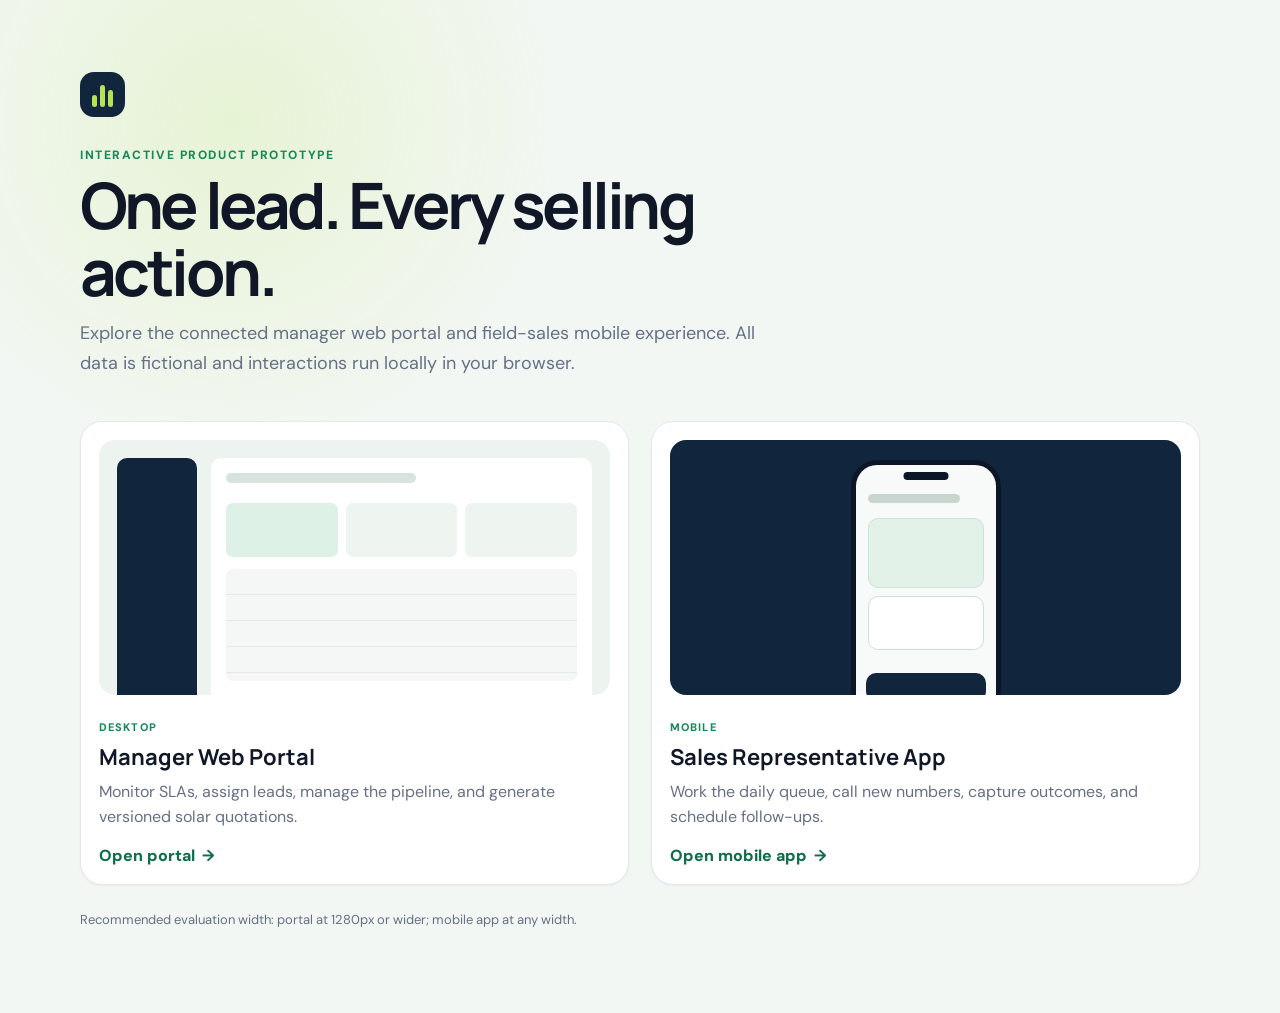
==== commit 3993ebba: "Implement quotation generation module with detailed workflow for lead-linked solar quotations. Added" ====
--- a/prototype/index.html
+++ b/prototype/index.html
@@ -41,8 +41,8 @@
             <span class="prototype-type">Desktop</span>
             <h2>Manager Web Portal</h2>
             <p>
-              Monitor SLAs, assign leads, inspect activity, and manage the team
-              pipeline.
+              Monitor SLAs, assign leads, manage the pipeline, and generate
+              versioned solar quotations.
             </p>
             <span class="text-link">Open portal <b>→</b></span>
           </div>
--- a/prototype/styles.css
+++ b/prototype/styles.css
@@ -2573,3 +2573,816 @@
     border-radius: 28px;
   }
 }
+
+/* Real-time operations */
+.live-connection {
+  display: inline-flex;
+  align-items: center;
+  gap: 6px;
+  padding: 7px 10px;
+  color: var(--muted);
+  font-size: 11px;
+  background: #f3f7f4;
+  border: 1px solid #dce8df;
+  border-radius: 999px;
+}
+
+.live-connection i,
+.live-dot {
+  width: 7px;
+  height: 7px;
+  display: inline-block;
+  border-radius: 50%;
+  background: #16a064;
+  box-shadow: 0 0 0 4px rgba(22, 160, 100, 0.12);
+  animation: livePulse 1.8s infinite;
+}
+
+.live-connection time {
+  padding-left: 6px;
+  color: var(--ink);
+  border-left: 1px solid #d4ded7;
+  font-variant-numeric: tabular-nums;
+}
+
+.operations-strip {
+  margin-bottom: 18px;
+  display: grid;
+  grid-template-columns: repeat(3, minmax(0, 1fr));
+  gap: 11px;
+}
+
+.operation-alert {
+  min-height: 78px;
+  padding: 13px;
+  display: grid;
+  grid-template-columns: auto 1fr auto;
+  align-items: center;
+  gap: 11px;
+  background: #fff;
+  border: 1px solid var(--line);
+  border-left: 3px solid #1f9d69;
+  border-radius: 12px;
+  box-shadow: var(--shadow-sm);
+}
+
+.operation-alert.danger {
+  border-left-color: #d84646;
+}
+
+.operation-alert.warning {
+  border-left-color: #d58a1f;
+}
+
+.operation-alert .operation-icon {
+  width: 30px;
+  height: 30px;
+  display: grid;
+  place-items: center;
+  color: var(--green-dark);
+  font-weight: 800;
+  background: #eaf6ef;
+  border-radius: 9px;
+}
+
+.operation-alert.danger .operation-icon {
+  color: #b52f2f;
+  background: #fff0f0;
+}
+
+.operation-alert.warning .operation-icon {
+  color: #9a6111;
+  background: #fff6e7;
+}
+
+.operation-alert p {
+  margin-top: 3px;
+  color: var(--muted);
+  font-size: 11px;
+  line-height: 1.35;
+}
+
+.operation-alert button {
+  padding: 5px 7px;
+  color: var(--green-dark);
+  font-size: 11px;
+  font-weight: 700;
+  background: transparent;
+  border: 0;
+  cursor: pointer;
+}
+
+.priority-time strong,
+.operation-alert b {
+  font-variant-numeric: tabular-nums;
+}
+
+.timer-critical {
+  color: #c93636 !important;
+}
+
+.live-feed {
+  max-height: 368px;
+  margin-top: 0;
+  padding-top: 0;
+  overflow-y: auto;
+  border-top: 0;
+}
+
+.feed-item.event-warning {
+  border-left-color: #d84646;
+}
+
+.feed-item.event-new {
+  animation: eventArrived 800ms ease both;
+  border-left-color: #2274d2;
+  background: #f4f8ff;
+}
+
+.incoming-row {
+  animation: eventArrived 800ms ease both;
+  background: #f7fbff;
+}
+
+.presence-text {
+  font-weight: 700;
+}
+
+.presence-text.online {
+  color: #128255;
+}
+
+.presence-text.busy {
+  color: #b46b00;
+}
+
+.presence-text.away {
+  color: #8a929a;
+}
+
+@keyframes livePulse {
+  50% {
+    opacity: 0.55;
+    transform: scale(0.82);
+  }
+}
+
+@keyframes eventArrived {
+  from {
+    opacity: 0;
+    transform: translateY(-8px);
+  }
+}
+
+@media (max-width: 1100px) {
+  .operations-strip {
+    grid-template-columns: 1fr;
+  }
+}
+
+.mobile-live-dot,
+.assignment-pulse {
+  width: 7px;
+  height: 7px;
+  display: inline-block;
+  border-radius: 50%;
+  background: #17a268;
+  box-shadow: 0 0 0 4px rgba(23, 162, 104, 0.12);
+}
+
+.incoming-assignment {
+  margin-bottom: 14px;
+  padding: 14px;
+  color: #fff;
+  background: linear-gradient(135deg, #123f32, #17664d);
+  border-radius: 15px;
+  box-shadow: 0 12px 24px rgba(12, 65, 47, 0.2);
+  animation: eventArrived 600ms ease both;
+}
+
+.incoming-head {
+  display: flex;
+  align-items: center;
+  gap: 8px;
+  font-size: 11px;
+  text-transform: uppercase;
+  letter-spacing: 0.04em;
+}
+
+.incoming-head b {
+  margin-left: auto;
+  padding: 4px 7px;
+  font-variant-numeric: tabular-nums;
+  background: rgba(255, 255, 255, 0.14);
+  border-radius: 6px;
+}
+
+.incoming-assignment h3 {
+  margin-top: 11px;
+  font-size: 15px;
+}
+
+.incoming-assignment p {
+  margin-top: 5px;
+  color: rgba(255, 255, 255, 0.76);
+  font-size: 11px;
+  line-height: 1.45;
+}
+
+.incoming-actions {
+  margin-top: 12px;
+  display: grid;
+  grid-template-columns: 1fr 1.35fr;
+  gap: 8px;
+}
+
+.incoming-actions .btn {
+  min-height: 36px;
+}
+
+.incoming-actions .btn-secondary {
+  color: #fff;
+  background: transparent;
+  border-color: rgba(255, 255, 255, 0.3);
+}
+
+.incoming-actions .btn-primary,
+.assignment-call {
+  color: #123f32;
+  background: #fff;
+}
+
+.assignment-call {
+  width: 100%;
+  margin-top: 12px;
+}
+
+.incoming-assignment.assignment-expired {
+  color: var(--ink);
+  background: #f2f4f3;
+  box-shadow: none;
+}
+
+.incoming-assignment.assignment-expired p {
+  color: var(--muted);
+}
+
+.incoming-assignment.assignment-accepted {
+  background: linear-gradient(135deg, #123f32, #17664d);
+}
+
+.hero-action.visit-active {
+  color: #fff;
+  background: #126a4a;
+  border-color: #126a4a;
+}
+
+.outcome-evidence {
+  padding: 1px 12px 8px;
+  background: #f5f8f6;
+  border-radius: 12px;
+}
+
+.sheet-field small {
+  display: block;
+  margin-top: 5px;
+  color: var(--muted);
+  font-size: 10px;
+}
+
+/* Quotation generation */
+.drawer-actions {
+  grid-template-columns: repeat(5, 1fr);
+}
+
+.quotation-workspace {
+  display: grid;
+  grid-template-columns: minmax(620px, 1.08fr) minmax(480px, 0.92fr);
+  align-items: start;
+  gap: 18px;
+}
+
+.quotation-builder {
+  display: grid;
+  gap: 14px;
+}
+
+.quotation-section {
+  overflow: hidden;
+}
+
+.quotation-form {
+  padding-top: 4px;
+}
+
+.quote-items-wrap {
+  width: 100%;
+  overflow-x: auto;
+}
+
+.quote-items-table {
+  width: 100%;
+  min-width: 850px;
+  border-collapse: collapse;
+}
+
+.quote-items-table th {
+  padding: 9px 7px;
+  color: var(--muted);
+  font-size: 9px;
+  font-weight: 800;
+  text-align: left;
+  text-transform: uppercase;
+  letter-spacing: 0.04em;
+  background: #f6f8f7;
+  border-bottom: 1px solid var(--line);
+}
+
+.quote-items-table td {
+  padding: 9px 7px;
+  color: var(--ink-soft);
+  font-size: 11px;
+  vertical-align: top;
+  border-bottom: 1px solid var(--line);
+}
+
+.quote-items-table td:first-child {
+  width: 34%;
+}
+
+.quote-items-table select,
+.quote-items-table input {
+  width: 100%;
+  min-height: 31px;
+  padding: 5px 7px;
+  color: var(--ink);
+  font: inherit;
+  background: #fff;
+  border: 1px solid var(--border);
+  border-radius: 7px;
+}
+
+.quote-items-table td:first-child select {
+  font-weight: 750;
+}
+
+.quote-items-table small {
+  margin-top: 5px;
+  display: block;
+  max-width: 340px;
+  color: var(--muted);
+  font-size: 9px;
+  line-height: 1.35;
+}
+
+.quote-items-table code {
+  font-family: inherit;
+  font-size: 10px;
+}
+
+.quote-line-total {
+  min-width: 92px;
+  font-weight: 800;
+  white-space: nowrap;
+}
+
+.quote-remove-item {
+  width: 27px;
+  height: 27px;
+  display: grid;
+  place-items: center;
+  color: #a33a3a;
+  font-size: 18px;
+  background: #fff4f4;
+  border: 0;
+  border-radius: 7px;
+  cursor: pointer;
+}
+
+.quote-adjustments {
+  padding: 12px 15px;
+  display: grid;
+  grid-template-columns: repeat(2, minmax(180px, 1fr));
+  gap: 10px;
+  background: #f8faf9;
+  border-top: 1px solid var(--line);
+}
+
+.quote-adjustments label {
+  display: grid;
+  gap: 5px;
+  color: var(--muted);
+  font-size: 10px;
+  font-weight: 700;
+}
+
+.quote-adjustments input {
+  min-height: 36px;
+  padding: 7px 9px;
+  color: var(--ink);
+  font: inherit;
+  background: #fff;
+  border: 1px solid var(--border);
+  border-radius: 8px;
+}
+
+.quote-adjustments p {
+  grid-column: 1 / -1;
+  color: var(--muted);
+  font-size: 9px;
+}
+
+.quotation-text-fields {
+  display: grid;
+  grid-template-columns: 1fr 1fr;
+  gap: 12px;
+}
+
+.quotation-text-fields textarea {
+  min-height: 126px;
+  line-height: 1.45;
+}
+
+.quotation-actions {
+  padding: 12px 15px;
+  display: flex;
+  justify-content: flex-end;
+  gap: 8px;
+  background: #f8faf9;
+  border-top: 1px solid var(--line);
+}
+
+.quote-event-feed {
+  max-height: 250px;
+  margin: 0;
+  padding-top: 0;
+  overflow-y: auto;
+  border-top: 0;
+}
+
+.quotation-preview-column {
+  position: sticky;
+  top: 76px;
+}
+
+.preview-toolbar {
+  min-height: 48px;
+  padding: 7px 11px;
+  display: flex;
+  align-items: center;
+  justify-content: space-between;
+  gap: 10px;
+  background: #18251f;
+  border-radius: 12px 12px 0 0;
+}
+
+.preview-toolbar strong,
+.preview-toolbar span {
+  display: block;
+}
+
+.preview-toolbar strong {
+  color: #fff;
+  font-size: 11px;
+}
+
+.preview-toolbar span {
+  margin-top: 2px;
+  color: #aab9b0;
+  font-size: 9px;
+}
+
+.preview-toolbar .btn {
+  color: #fff;
+}
+
+.quotation-document {
+  min-height: 740px;
+  padding: 30px;
+  color: #1b2520;
+  font-family: Arial, sans-serif;
+  background: #fff;
+  border: 1px solid #d9dfdc;
+  border-top: 0;
+  border-radius: 0 0 12px 12px;
+  box-shadow: 0 16px 35px rgba(16, 32, 24, 0.12);
+}
+
+.quote-doc-header {
+  padding-bottom: 18px;
+  display: flex;
+  align-items: flex-start;
+  justify-content: space-between;
+  gap: 20px;
+  border-bottom: 3px solid #166648;
+}
+
+.quote-doc-brand {
+  display: flex;
+  gap: 10px;
+}
+
+.quote-doc-brand > span {
+  width: 38px;
+  height: 38px;
+  display: grid;
+  place-items: center;
+  color: #fff;
+  font-size: 18px;
+  font-weight: 900;
+  background: #166648;
+  border-radius: 10px;
+}
+
+.quote-doc-brand h2 {
+  margin: 0;
+  font-size: 17px;
+}
+
+.quote-doc-brand p {
+  margin: 3px 0 0;
+  color: #65726b;
+  font-size: 8px;
+}
+
+.quote-doc-title {
+  text-align: right;
+}
+
+.quote-doc-title span,
+.quote-doc-title strong,
+.quote-doc-title small {
+  display: block;
+}
+
+.quote-doc-title span {
+  color: #166648;
+  font-size: 16px;
+  font-weight: 900;
+  letter-spacing: 0.08em;
+}
+
+.quote-doc-title strong {
+  margin-top: 6px;
+  font-size: 9px;
+}
+
+.quote-doc-title small {
+  margin-top: 3px;
+  color: #65726b;
+  font-size: 8px;
+}
+
+.quote-doc-meta {
+  padding: 12px 0;
+  display: grid;
+  grid-template-columns: repeat(4, 1fr);
+  gap: 8px;
+  border-bottom: 1px solid #dfe4e1;
+}
+
+.quote-doc-meta span,
+.quote-doc-meta strong {
+  display: block;
+}
+
+.quote-doc-meta span,
+.quote-doc-party > div > span {
+  color: #7a867f;
+  font-size: 7px;
+  font-weight: 700;
+  text-transform: uppercase;
+  letter-spacing: 0.06em;
+}
+
+.quote-doc-meta strong {
+  margin-top: 4px;
+  font-size: 8px;
+}
+
+.quote-required {
+  color: #bd3636;
+}
+
+.quote-doc-party {
+  padding: 14px 0;
+  display: grid;
+  grid-template-columns: 1fr 1fr;
+  gap: 22px;
+}
+
+.quote-doc-party h3 {
+  margin: 5px 0;
+  font-size: 11px;
+}
+
+.quote-doc-party p {
+  margin: 2px 0;
+  color: #58645e;
+  font-size: 8px;
+  line-height: 1.35;
+}
+
+.quote-doc-items {
+  width: 100%;
+  border-collapse: collapse;
+}
+
+.quote-doc-items th {
+  padding: 7px 5px;
+  color: #fff;
+  font-size: 7px;
+  text-align: left;
+  background: #166648;
+}
+
+.quote-doc-items td {
+  padding: 7px 5px;
+  font-size: 7px;
+  vertical-align: top;
+  border-bottom: 1px solid #e5e9e7;
+}
+
+.quote-doc-items td:nth-last-child(-n + 4) {
+  white-space: nowrap;
+}
+
+.quote-doc-items td strong,
+.quote-doc-items td span {
+  display: block;
+}
+
+.quote-doc-items td span {
+  margin-top: 3px;
+  max-width: 220px;
+  color: #68746e;
+  font-size: 6.5px;
+  line-height: 1.35;
+}
+
+.quote-doc-commercial {
+  padding: 14px 0;
+  display: grid;
+  grid-template-columns: 1fr 240px;
+  gap: 18px;
+  align-items: start;
+}
+
+.quote-doc-note {
+  padding: 10px;
+  color: #59655f;
+  font-size: 7px;
+  line-height: 1.45;
+  background: #f4f7f5;
+  border-radius: 8px;
+}
+
+.quote-doc-note strong {
+  color: #25322c;
+}
+
+.quote-doc-note p {
+  margin-top: 4px;
+}
+
+.quote-doc-totals {
+  display: grid;
+  gap: 5px;
+}
+
+.quote-doc-totals > div {
+  display: flex;
+  justify-content: space-between;
+  gap: 12px;
+  font-size: 8px;
+}
+
+.quote-doc-totals .grand-total {
+  margin-top: 3px;
+  padding-top: 7px;
+  color: #14563f;
+  font-size: 10px;
+  border-top: 2px solid #166648;
+}
+
+.quote-doc-totals .effective-total {
+  padding: 7px;
+  color: #fff;
+  font-size: 9px;
+  background: #166648;
+  border-radius: 5px;
+}
+
+.quote-subsidy-note {
+  margin: -6px 0 12px;
+  color: #6f7a74;
+  font-size: 6.5px;
+  line-height: 1.4;
+}
+
+.quote-doc-terms {
+  padding-top: 13px;
+  display: grid;
+  grid-template-columns: 1fr 1fr;
+  gap: 12px 20px;
+  border-top: 1px solid #dfe4e1;
+}
+
+.quote-doc-terms h4 {
+  margin: 0 0 5px;
+  color: #166648;
+  font-size: 8px;
+}
+
+.quote-doc-terms ul {
+  margin: 0;
+  padding-left: 13px;
+}
+
+.quote-doc-terms li {
+  margin: 2px 0;
+  color: #58645e;
+  font-size: 7px;
+  line-height: 1.35;
+}
+
+.quote-doc-delivery,
+.quote-doc-bank {
+  margin-top: 13px;
+  padding: 9px 10px;
+  font-size: 7px;
+  background: #f4f7f5;
+  border-radius: 7px;
+}
+
+.quote-doc-delivery p,
+.quote-doc-bank p {
+  margin: 3px 0 0;
+  color: #59655f;
+}
+
+.quote-doc-footer {
+  margin-top: 28px;
+  display: grid;
+  grid-template-columns: 1fr 1fr;
+  gap: 40px;
+}
+
+.quote-doc-footer div {
+  padding-top: 24px;
+  border-top: 1px solid #9eaaa3;
+}
+
+.quote-doc-footer span,
+.quote-doc-footer i {
+  display: block;
+  font-size: 7px;
+}
+
+.quote-doc-footer i {
+  margin-top: 3px;
+  color: #7a867f;
+}
+
+@media (max-width: 1350px) {
+  .quotation-workspace {
+    grid-template-columns: 1fr;
+  }
+
+  .quotation-preview-column {
+    position: static;
+  }
+}
+
+@media (max-width: 760px) {
+  .quotation-text-fields,
+  .quote-adjustments {
+    grid-template-columns: 1fr;
+  }
+
+  .quotation-document {
+    padding: 18px;
+  }
+}
+
+@media print {
+  body * {
+    visibility: hidden !important;
+  }
+
+  #quotationPreview,
+  #quotationPreview * {
+    visibility: visible !important;
+  }
+
+  #quotationPreview {
+    position: absolute;
+    inset: 0;
+    width: 100%;
+    min-height: 0;
+    padding: 12mm;
+    border: 0;
+    border-radius: 0;
+    box-shadow: none;
+  }
+}
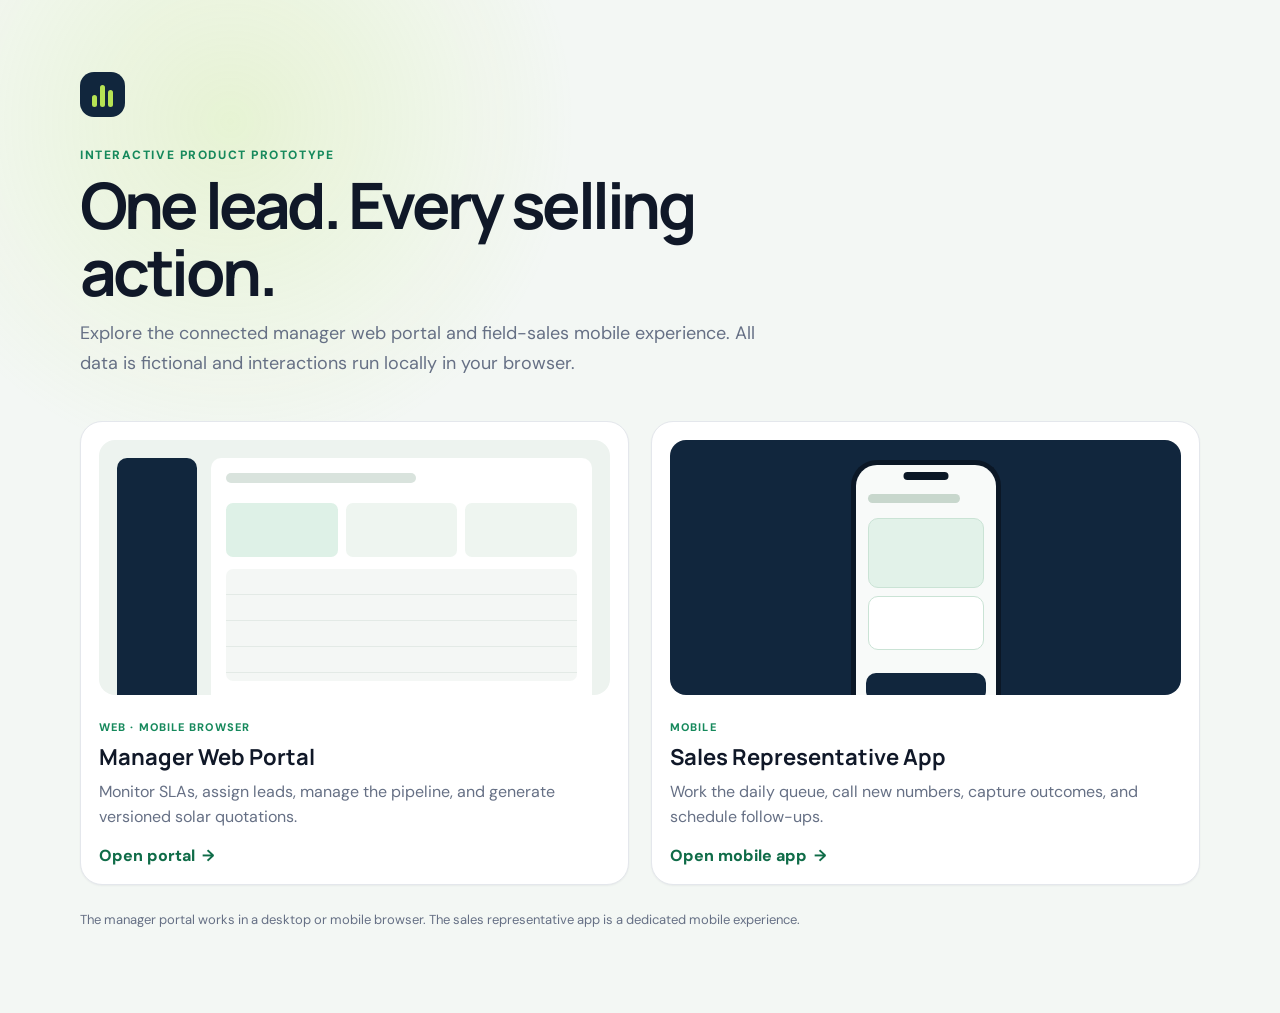
==== commit 5c2b15dd: "Refactor web portal layout and enhance sidebar functionality. Updated index.html to reflect mobile b" ====
--- a/prototype/index.html
+++ b/prototype/index.html
@@ -38,7 +38,7 @@
             </div>
           </div>
           <div>
-            <span class="prototype-type">Desktop</span>
+            <span class="prototype-type">Web · mobile browser</span>
             <h2>Manager Web Portal</h2>
             <p>
               Monitor SLAs, assign leads, manage the pipeline, and generate
@@ -71,8 +71,8 @@
       </section>
 
       <p class="launcher-note">
-        Recommended evaluation width: portal at 1280px or wider; mobile app at
-        any width.
+        The manager portal works in a desktop or mobile browser. The sales
+        representative app is a dedicated mobile experience.
       </p>
     </main>
   </body>
--- a/prototype/styles.css
+++ b/prototype/styles.css
@@ -544,7 +544,8 @@
 /* Web portal shell */
 
 .web-app {
-  min-width: 1080px;
+  min-width: 0;
+  overflow-x: hidden;
   background: var(--canvas);
 }
 
@@ -560,14 +561,34 @@
   width: 244px;
   z-index: 10;
   padding: 24px 16px;
+  overflow-y: auto;
   color: #d7e0e8;
   background: var(--navy);
   display: flex;
   flex-direction: column;
 }
 
+.sidebar-brand-row {
+  display: flex;
+  align-items: center;
+  justify-content: space-between;
+  gap: 8px;
+}
+
+.web-menu-toggle,
+.sidebar-close {
+  display: none;
+}
+
+.sidebar-close {
+  color: #d7e0e8;
+  background: rgba(255, 255, 255, 0.08);
+  border-color: rgba(255, 255, 255, 0.12);
+}
+
 .web-brand {
   height: 46px;
+  min-width: 0;
   display: flex;
   align-items: center;
   gap: 11px;
@@ -1146,7 +1167,8 @@
 }
 
 .lead-table-wrap {
-  overflow: hidden;
+  overflow-x: auto;
+  -webkit-overflow-scrolling: touch;
   background: #fff;
   border: 1px solid var(--border);
   border-radius: var(--radius);
@@ -3365,6 +3387,289 @@
   }
 }
 
+@media (max-width: 1200px) {
+  .metric-grid,
+  .team-grid {
+    grid-template-columns: repeat(2, minmax(0, 1fr));
+  }
+
+  .dashboard-grid {
+    grid-template-columns: 1fr;
+  }
+}
+
+@media (max-width: 980px) {
+  .web-shell {
+    grid-template-columns: 1fr;
+  }
+
+  .web-main {
+    grid-column: 1;
+  }
+
+  .web-sidebar {
+    width: min(300px, 88vw);
+    padding-top: max(18px, env(safe-area-inset-top));
+    transform: translateX(-110%);
+    transition: transform 220ms ease;
+    z-index: 42;
+    overscroll-behavior: contain;
+    pointer-events: none;
+  }
+
+  body.sidebar-open .web-sidebar {
+    transform: translateX(0);
+    box-shadow: 18px 0 40px rgba(11, 23, 38, 0.28);
+    pointer-events: auto;
+  }
+
+  body.sidebar-open {
+    overflow: hidden;
+  }
+
+  .web-menu-toggle,
+  .sidebar-close {
+    display: inline-grid;
+  }
+
+  #sidebarOverlay {
+    z-index: 41;
+  }
+
+  .web-topbar {
+    height: calc(60px + env(safe-area-inset-top));
+    padding: env(safe-area-inset-top) 12px 0;
+    gap: 8px;
+  }
+
+  .global-search {
+    width: auto;
+    flex: 1;
+    min-width: 0;
+  }
+
+  .topbar-spacer {
+    display: none;
+  }
+
+  .live-connection time {
+    display: none;
+  }
+
+  .topbar-actions .btn-primary {
+    width: 40px;
+    min-height: 40px;
+    padding: 0;
+    flex-shrink: 0;
+  }
+
+  .web-menu-toggle,
+  .topbar-actions .btn-icon {
+    flex-shrink: 0;
+  }
+
+  .topbar-actions .action-label {
+    display: none;
+  }
+
+  .web-content {
+    padding: 18px 14px calc(32px + env(safe-area-inset-bottom));
+  }
+
+  .page-heading {
+    flex-direction: column;
+    align-items: stretch;
+    gap: 14px;
+    margin-bottom: 18px;
+  }
+
+  .page-heading h1 {
+    font-size: 22px;
+  }
+
+  .page-actions,
+  .page-heading > .btn {
+    width: 100%;
+    flex-wrap: wrap;
+  }
+
+  .page-actions .btn,
+  .page-heading > .btn {
+    flex: 1 1 auto;
+  }
+
+  .priority-row {
+    grid-template-columns: minmax(0, 1fr) auto;
+    gap: 6px 12px;
+  }
+
+  .priority-row .person-cell {
+    grid-column: 1;
+  }
+
+  .priority-row .priority-meta {
+    grid-column: 1;
+  }
+
+  .priority-row > span:nth-child(3) {
+    grid-column: 2;
+    grid-row: 1;
+    justify-self: end;
+  }
+
+  .priority-row .priority-time {
+    grid-column: 2;
+    grid-row: 2;
+    justify-self: end;
+    text-align: right;
+  }
+
+  .filter-bar {
+    flex-wrap: wrap;
+    align-items: stretch;
+  }
+
+  .filter-search {
+    width: 100%;
+    min-width: 0;
+    flex: 1 1 100%;
+  }
+
+  .filter-select {
+    flex: 1 1 calc(50% - 5px);
+    min-width: 0;
+  }
+
+  .filter-results {
+    width: 100%;
+    margin-left: 0;
+  }
+
+  .lead-table {
+    min-width: 640px;
+  }
+
+  .kanban {
+    grid-template-columns: repeat(4, minmax(240px, 78vw));
+    scroll-snap-type: x mandatory;
+  }
+
+  .kanban-column {
+    min-height: 0;
+    scroll-snap-align: start;
+  }
+
+  .lead-drawer {
+    width: 100%;
+  }
+
+  .drawer-actions {
+    grid-template-columns: repeat(3, minmax(0, 1fr));
+  }
+
+  .form-grid,
+  .quotation-text-fields,
+  .quote-adjustments {
+    grid-template-columns: 1fr;
+  }
+
+  .modal {
+    top: auto;
+    left: 0;
+    right: 0;
+    bottom: 0;
+    width: 100%;
+    max-height: min(92vh, 100%);
+    transform: translateY(28px);
+    border-radius: 18px 18px 0 0;
+  }
+
+  .modal.open {
+    transform: translateY(0);
+  }
+
+  .modal-actions {
+    flex-wrap: wrap;
+  }
+
+  .modal-actions .btn {
+    flex: 1 1 auto;
+  }
+
+  .toast-stack {
+    top: auto;
+    right: 12px;
+    left: 12px;
+    bottom: calc(16px + env(safe-area-inset-bottom));
+  }
+
+  .toast {
+    min-width: 0;
+    max-width: none;
+  }
+
+  .global-search input,
+  .filter-search input,
+  .form-field input,
+  .form-field select,
+  .form-field textarea,
+  .quote-items-table input,
+  .quote-items-table select,
+  .quote-adjustments input {
+    font-size: 16px;
+  }
+
+  .quote-doc-header,
+  .quote-doc-meta,
+  .quote-doc-party,
+  .quote-doc-commercial,
+  .quote-doc-terms,
+  .quote-doc-footer {
+    grid-template-columns: 1fr;
+  }
+
+  .quote-doc-title {
+    text-align: left;
+  }
+
+  .panel-header,
+  .quotation-actions,
+  .preview-toolbar {
+    flex-wrap: wrap;
+  }
+}
+
+@media (max-width: 640px) {
+  .metric-grid,
+  .team-grid,
+  .info-grid {
+    grid-template-columns: 1fr;
+  }
+
+  .live-connection {
+    display: none;
+  }
+
+  .operation-alert {
+    grid-template-columns: auto 1fr;
+  }
+
+  .operation-alert button {
+    grid-column: 2;
+    justify-self: start;
+    padding-left: 0;
+  }
+
+  .drawer-actions {
+    grid-template-columns: repeat(2, minmax(0, 1fr));
+  }
+
+  .quotation-document {
+    padding: 14px;
+    overflow-x: auto;
+  }
+}
+
 @media print {
   body * {
     visibility: hidden !important;
